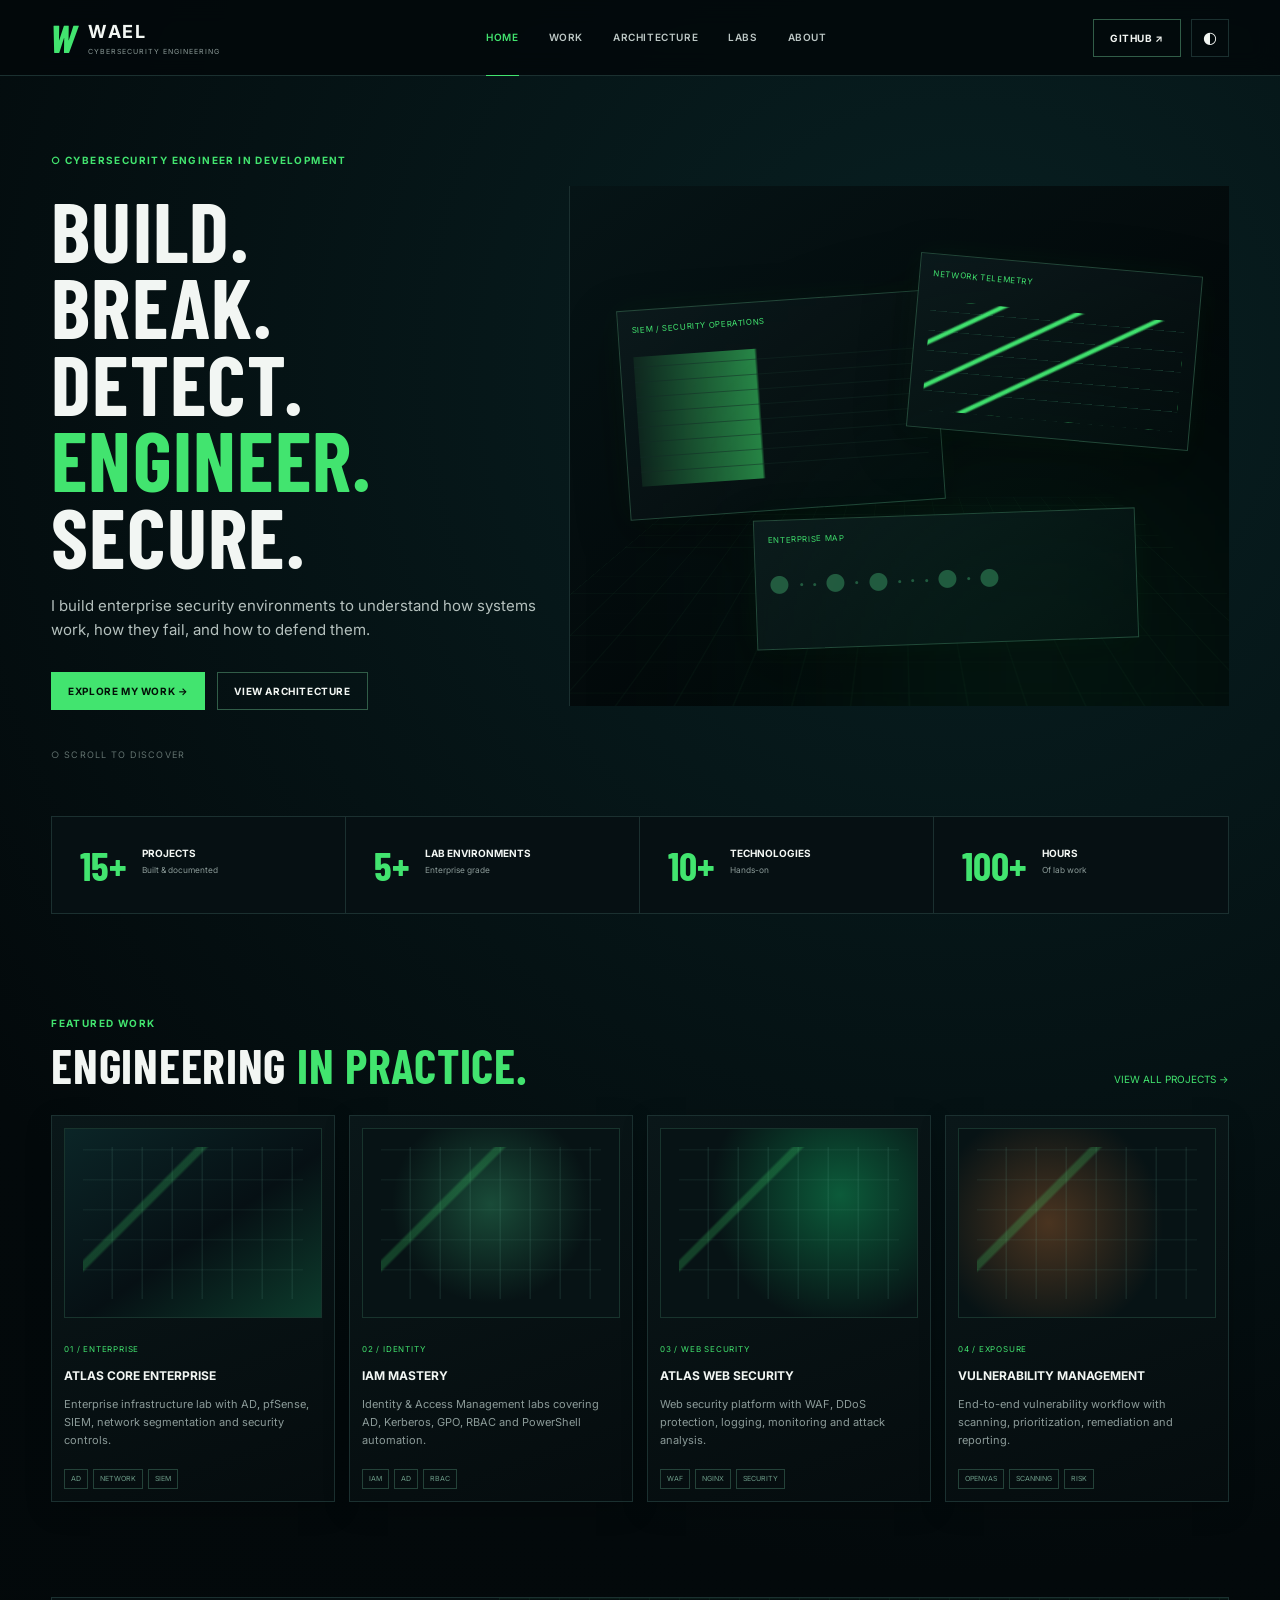
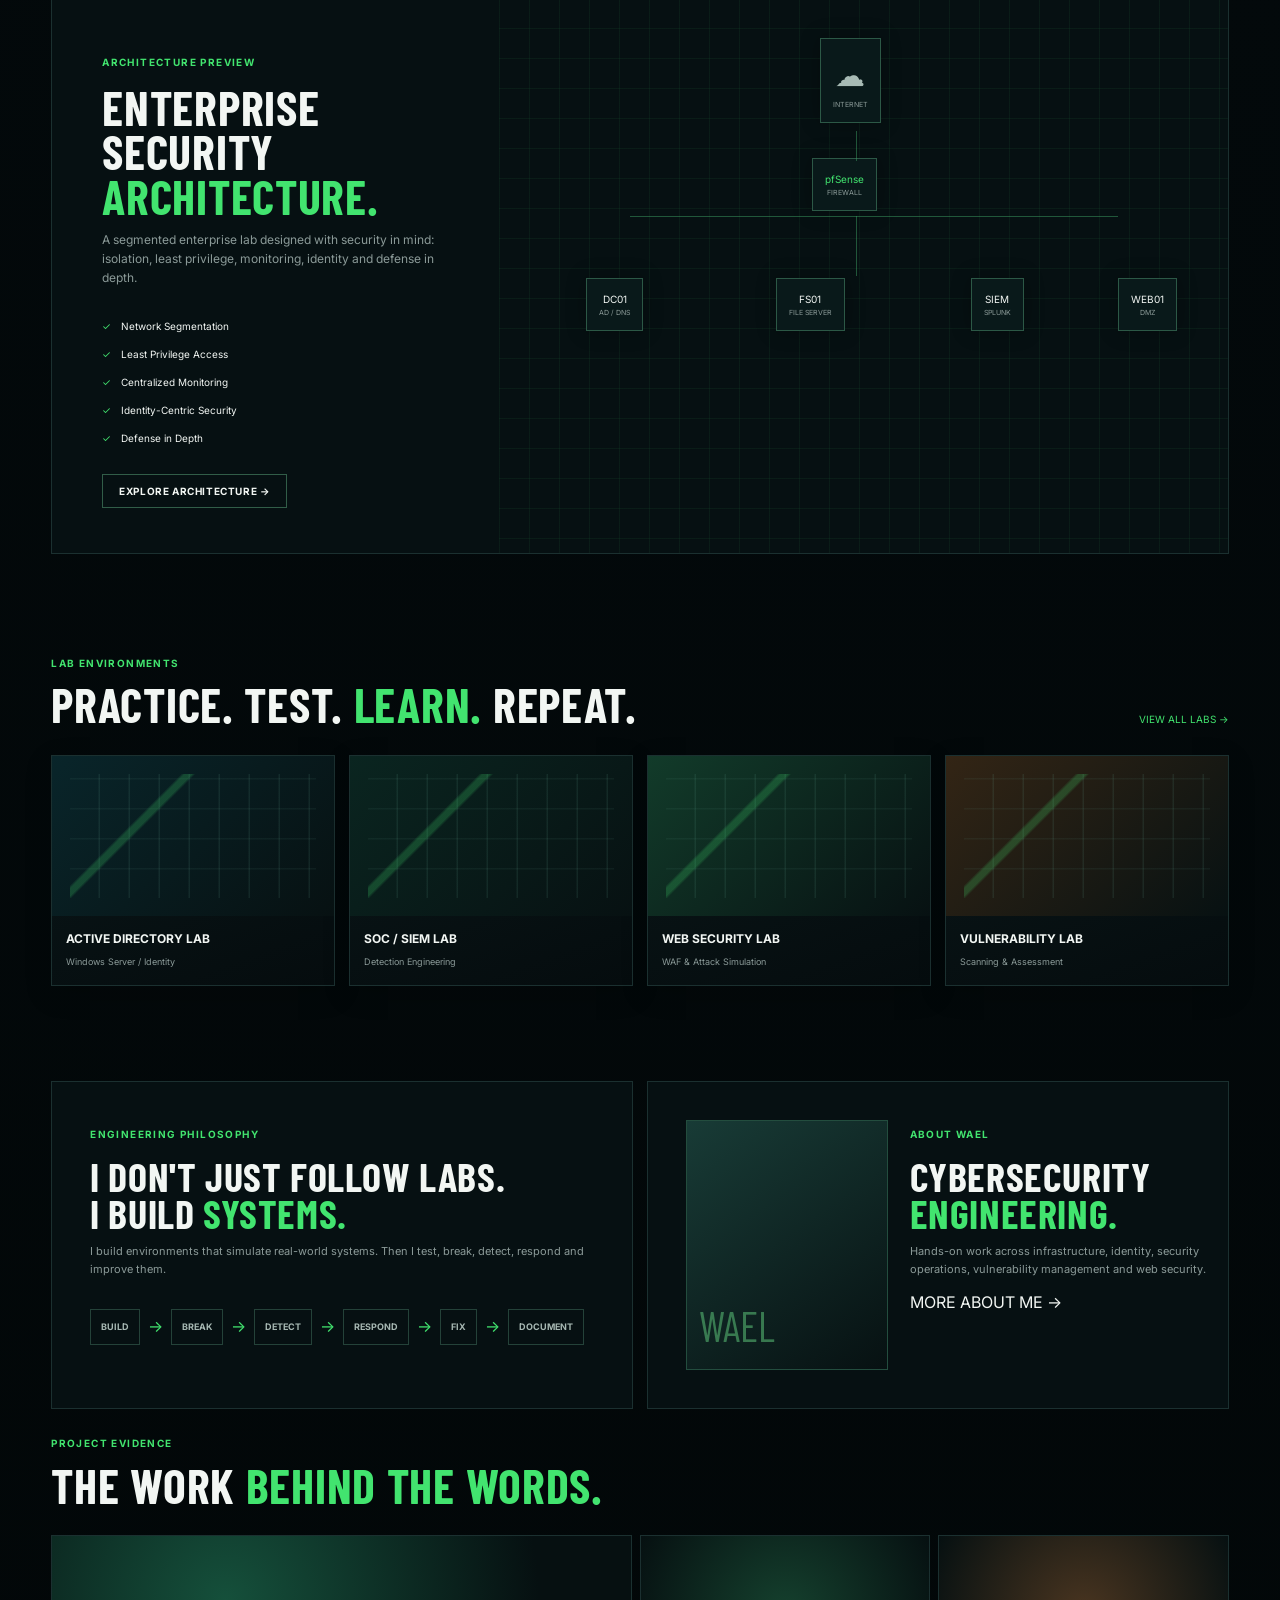
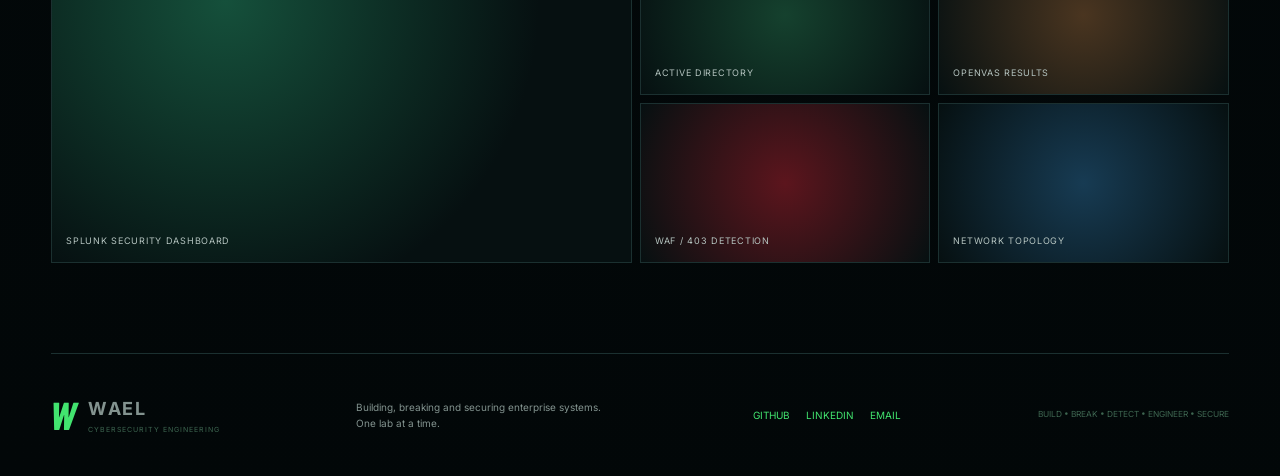
==== index.html @ 9ad76ec5 "Add files via upload" ====
<!DOCTYPE html>
<html lang="en">
<head>
  <meta charset="UTF-8">
  <meta name="viewport" content="width=device-width, initial-scale=1.0">
  <meta name="description" content="WAEL — Cybersecurity Engineering Portfolio">
  <title>WAEL | Cybersecurity Engineering</title>
  <link rel="stylesheet" href="css/style.css">
</head>
<body>
<header class="nav">
  <a class="brand" href="index.html"><span class="mark">W</span><span><b>WAEL</b><small>CYBERSECURITY ENGINEERING</small></span></a>
  <nav>
    <a class="active" href="index.html">HOME</a>
    <a href="projects.html">WORK</a>
    <a href="architecture.html">ARCHITECTURE</a>
    <a href="labs.html">LABS</a>
    <a href="about.html">ABOUT</a>
  </nav>
  <div class="nav-actions"><a class="github" href="https://github.com/" target="_blank">GITHUB ↗</a><button id="themeBtn" aria-label="Toggle theme">◐</button></div>
</header>

<main>
<section class="hero container">
  <div class="hero-copy">
    <span class="eyebrow">○ CYBERSECURITY ENGINEER IN DEVELOPMENT</span>
    <h1>BUILD.<br>BREAK.<br>DETECT.<br><em>ENGINEER.</em><br>SECURE.</h1>
    <p>I build enterprise security environments to understand how systems work, how they fail, and how to defend them.</p>
    <div class="actions"><a class="btn primary" href="projects.html">EXPLORE MY WORK →</a><a class="btn" href="architecture.html">VIEW ARCHITECTURE</a></div>
    <span class="scroll">○ SCROLL TO DISCOVER</span>
  </div>
  <div class="hero-visual">
    <div class="visual-grid"></div>
    <div class="screen s1"><span>SIEM / SECURITY OPERATIONS</span><div class="bars"></div></div>
    <div class="screen s2"><span>NETWORK TELEMETRY</span><div class="graph"></div></div>
    <div class="screen s3"><span>ENTERPRISE MAP</span><div class="mapdots">● · · ● · ● · · · ● · ●</div></div>
    <div class="hero-glow"></div>
  </div>
</section>

<section class="metrics container">
  <div><strong>15+</strong><span>PROJECTS<br><small>Built & documented</small></span></div>
  <div><strong>5+</strong><span>LAB ENVIRONMENTS<br><small>Enterprise grade</small></span></div>
  <div><strong>10+</strong><span>TECHNOLOGIES<br><small>Hands-on</small></span></div>
  <div><strong>100+</strong><span>HOURS<br><small>Of lab work</small></span></div>
</section>

<section class="section container">
  <div class="section-head"><div><span class="eyebrow">FEATURED WORK</span><h2>ENGINEERING <span>IN PRACTICE.</span></h2></div><a href="projects.html">VIEW ALL PROJECTS →</a></div>
  <div class="project-grid">
    <a class="project-card" href="projects.html#atlas"><div class="project-img atlas"></div><span class="tag">01 / ENTERPRISE</span><h3>ATLAS CORE ENTERPRISE</h3><p>Enterprise infrastructure lab with AD, pfSense, SIEM, network segmentation and security controls.</p><div class="chips"><i>AD</i><i>NETWORK</i><i>SIEM</i></div></a>
    <a class="project-card" href="projects.html#iam"><div class="project-img identity"></div><span class="tag">02 / IDENTITY</span><h3>IAM MASTERY</h3><p>Identity & Access Management labs covering AD, Kerberos, GPO, RBAC and PowerShell automation.</p><div class="chips"><i>IAM</i><i>AD</i><i>RBAC</i></div></a>
    <a class="project-card" href="projects.html#waf"><div class="project-img waf"></div><span class="tag">03 / WEB SECURITY</span><h3>ATLAS WEB SECURITY</h3><p>Web security platform with WAF, DDoS protection, logging, monitoring and attack analysis.</p><div class="chips"><i>WAF</i><i>NGINX</i><i>SECURITY</i></div></a>
    <a class="project-card" href="projects.html#vuln"><div class="project-img vuln"></div><span class="tag">04 / EXPOSURE</span><h3>VULNERABILITY MANAGEMENT</h3><p>End-to-end vulnerability workflow with scanning, prioritization, remediation and reporting.</p><div class="chips"><i>OPENVAS</i><i>SCANNING</i><i>RISK</i></div></a>
  </div>
</section>

<section class="architecture-preview container">
  <div class="arch-copy"><span class="eyebrow">ARCHITECTURE PREVIEW</span><h2>ENTERPRISE SECURITY<br><span>ARCHITECTURE.</span></h2><p>A segmented enterprise lab designed with security in mind: isolation, least privilege, monitoring, identity and defense in depth.</p><ul><li>Network Segmentation</li><li>Least Privilege Access</li><li>Centralized Monitoring</li><li>Identity-Centric Security</li><li>Defense in Depth</li></ul><a class="btn" href="architecture.html">EXPLORE ARCHITECTURE →</a></div>
  <div class="architecture-map"><div class="cloud">☁<small>INTERNET</small></div><div class="fw">pfSense<br><small>FIREWALL</small></div><div class="node n1">DC01<br><small>AD / DNS</small></div><div class="node n2">FS01<br><small>FILE SERVER</small></div><div class="node n3">SIEM<br><small>SPLUNK</small></div><div class="node n4">WEB01<br><small>DMZ</small></div><div class="line l1"></div><div class="line l2"></div><div class="line l3"></div></div>
</section>

<section class="section container">
  <div class="section-head"><div><span class="eyebrow">LAB ENVIRONMENTS</span><h2>PRACTICE. TEST. <span>LEARN.</span> REPEAT.</h2></div><a href="labs.html">VIEW ALL LABS →</a></div>
  <div class="lab-grid">
    <a href="labs.html" class="lab-card"><div class="lab-img ad"></div><h3>ACTIVE DIRECTORY LAB</h3><small>Windows Server / Identity</small></a>
    <a href="labs.html" class="lab-card"><div class="lab-img soc"></div><h3>SOC / SIEM LAB</h3><small>Detection Engineering</small></a>
    <a href="labs.html" class="lab-card"><div class="lab-img web"></div><h3>WEB SECURITY LAB</h3><small>WAF & Attack Simulation</small></a>
    <a href="labs.html" class="lab-card"><div class="lab-img vulnlab"></div><h3>VULNERABILITY LAB</h3><small>Scanning & Assessment</small></a>
  </div>
</section>

<section class="split container">
  <div class="philosophy"><span class="eyebrow">ENGINEERING PHILOSOPHY</span><h2>I DON'T JUST FOLLOW LABS.<br>I BUILD <span>SYSTEMS.</span></h2><p>I build environments that simulate real-world systems. Then I test, break, detect, respond and improve them.</p><div class="flow"><b>BUILD</b><i>→</i><b>BREAK</b><i>→</i><b>DETECT</b><i>→</i><b>RESPOND</b><i>→</i><b>FIX</b><i>→</i><b>DOCUMENT</b></div></div>
  <div class="about-mini"><div class="portrait"></div><div><span class="eyebrow">ABOUT WAEL</span><h2>CYBERSECURITY<br><span>ENGINEERING.</span></h2><p>Hands-on work across infrastructure, identity, security operations, vulnerability management and web security.</p><a href="about.html">MORE ABOUT ME →</a></div></div>
</section>

<section class="gallery container"><div class="section-head"><div><span class="eyebrow">PROJECT EVIDENCE</span><h2>THE WORK <span>BEHIND THE WORDS.</span></h2></div></div><div class="gallery-grid"><div class="shot one">SPLUNK SECURITY DASHBOARD</div><div class="shot two">ACTIVE DIRECTORY</div><div class="shot three">OPENVAS RESULTS</div><div class="shot four">WAF / 403 DETECTION</div><div class="shot five">NETWORK TOPOLOGY</div></div></section>
</main>

<footer class="footer container"><div class="brand"><span class="mark">W</span><span><b>WAEL</b><small>CYBERSECURITY ENGINEERING</small></span></div><p>Building, breaking and securing enterprise systems.<br>One lab at a time.</p><div><a href="https://github.com/" target="_blank">GITHUB</a><a href="#">LINKEDIN</a><a href="mailto:your@email.com">EMAIL</a></div><small>BUILD • BREAK • DETECT • ENGINEER • SECURE</small></footer>
<script src="js/main.js"></script>
</body>
</html>
---- css/style.css ----
@import url('https://fonts.googleapis.com/css2?family=Barlow+Condensed:wght@500;600;700&family=Inter:wght@400;500;600;700&display=swap');
:root{--bg:#03090b;--panel:#071215;--panel2:#0b171a;--line:#1b3030;--text:#f2f6f3;--muted:#8b9a98;--green:#42e46f;--green2:#1fb94b;--shadow:0 18px 50px rgba(0,0,0,.35)}
*{box-sizing:border-box}html{scroll-behavior:smooth}body{margin:0;background:radial-gradient(circle at 75% 10%,#082022 0,#03090b 35%,#020708 100%);color:var(--text);font-family:Inter,Arial,sans-serif;line-height:1.6}a{color:inherit;text-decoration:none}button{font:inherit}.container{width:min(1440px,92vw);margin:auto}.nav{height:76px;border-bottom:1px solid var(--line);display:flex;align-items:center;justify-content:space-between;padding:0 4vw;background:rgba(3,9,11,.88);backdrop-filter:blur(12px);position:sticky;top:0;z-index:20}.brand{display:flex;align-items:center;gap:10px}.brand b{font-size:18px;letter-spacing:.08em;display:block}.brand small{font-size:7px;letter-spacing:.14em;color:var(--muted);display:block}.mark{font-family:"Barlow Condensed";font-weight:700;font-size:39px;color:var(--green);line-height:1;transform:skew(-10deg)}nav{display:flex;gap:30px}nav a{font-size:10px;font-weight:600;color:#bdc8c6;letter-spacing:.06em;padding:30px 0;border-bottom:1px solid transparent}nav a:hover,nav a.active{color:var(--green);border-color:var(--green)}.nav-actions{display:flex;gap:10px;align-items:center}.github,.btn{border:1px solid #315d48;padding:10px 16px;font-size:10px;letter-spacing:.06em;font-weight:700}.github:hover,.btn:hover{border-color:var(--green);box-shadow:0 0 20px rgba(66,228,111,.1)}#themeBtn{background:none;border:1px solid var(--line);color:var(--text);width:38px;height:38px}
.hero{min-height:610px;display:grid;grid-template-columns:44% 56%;align-items:center;overflow:hidden}.hero-copy{padding:70px 20px 50px 0;position:relative;z-index:2}.eyebrow{font-size:10px;letter-spacing:.14em;color:var(--green);font-weight:700}.hero h1,.page-title,h2{font-family:"Barlow Condensed",sans-serif;line-height:.92;letter-spacing:.015em}.hero h1{font-size:clamp(54px,6.5vw,96px);margin:20px 0}.hero h1 em{font-style:normal;color:var(--green)}.hero p{max-width:500px;color:#b4c0bd;font-size:15px}.actions{display:flex;gap:12px;margin:30px 0}.btn.primary{background:var(--green);color:#031008;border-color:var(--green)}.scroll{font-size:9px;color:#61716e;letter-spacing:.12em}.hero-visual{height:520px;position:relative;overflow:hidden;background:linear-gradient(145deg,#061416,#020708 70%);border-left:1px solid var(--line)}.visual-grid{position:absolute;inset:0;background-image:linear-gradient(rgba(66,228,111,.08) 1px,transparent 1px),linear-gradient(90deg,rgba(66,228,111,.08) 1px,transparent 1px);background-size:42px 42px;transform:perspective(500px) rotateX(52deg) scale(1.4);transform-origin:center bottom;opacity:.45}.screen{position:absolute;border:1px solid #25483a;background:linear-gradient(145deg,#0b191b,#03090b);box-shadow:var(--shadow),0 0 30px rgba(66,228,111,.05);padding:13px;color:#9fb0ac;font-size:8px;letter-spacing:.08em}.screen span{color:var(--green)}.s1{width:48%;height:210px;left:8%;top:22%;transform:rotate(-4deg)}.s2{width:43%;height:175px;right:5%;top:15%;transform:rotate(5deg)}.s3{width:58%;height:130px;right:14%;bottom:12%;transform:rotate(-2deg)}.bars{height:130px;margin-top:20px;background:repeating-linear-gradient(0deg,transparent 0 14px,#1c3d32 15px),linear-gradient(90deg,#143525,#42e46f 42%,transparent 43%);opacity:.55}.graph{height:110px;margin-top:20px;background:linear-gradient(150deg,transparent 0 15%,#42e46f 16% 17%,transparent 18% 32%,#42e46f 33% 34%,transparent 35% 50%,#42e46f 51% 52%,transparent 53%),repeating-linear-gradient(0deg,transparent 0 19px,#17372e 20px)}.mapdots{font-size:24px;line-height:2;color:#245b40;margin-top:15px}.hero-glow{position:absolute;width:400px;height:400px;background:#0c5d38;filter:blur(130px);opacity:.2;right:0;bottom:-160px}
.metrics{display:grid;grid-template-columns:repeat(4,1fr);border:1px solid var(--line);background:#061013}.metrics>div{padding:28px;display:flex;gap:15px;border-right:1px solid var(--line)}.metrics>div:last-child{border:0}.metrics strong{font-family:"Barlow Condensed";font-size:40px;color:var(--green);line-height:1}.metrics span{font-size:10px;font-weight:700}.metrics small{color:var(--muted);font-weight:400}
.section{padding:95px 0}.section-head{display:flex;justify-content:space-between;align-items:end;margin-bottom:28px}.section-head h2{font-size:48px;margin:8px 0 0}.section-head h2 span,h2 span,.page-title span{color:var(--green)}.section-head>a{color:var(--green);font-size:10px}.project-grid{display:grid;grid-template-columns:repeat(4,1fr);gap:14px}.project-card,.lab-card{border:1px solid var(--line);background:linear-gradient(160deg,#0a1719,#050c0e);padding:12px;transition:.25s;box-shadow:0 8px 25px rgba(0,0,0,.2)}.project-card:hover,.lab-card:hover{transform:translateY(-5px);border-color:#356849}.project-img,.lab-img,.case-visual{height:190px;border:1px solid #18342d;margin-bottom:16px;position:relative;overflow:hidden;background-color:#071315}.project-img:after,.lab-img:after,.case-visual:after{content:"";position:absolute;inset:18px;background:linear-gradient(135deg,transparent 30%,rgba(66,228,111,.22) 31% 33%,transparent 34%),repeating-linear-gradient(90deg,transparent 0 28px,rgba(100,170,150,.12) 29px 30px),repeating-linear-gradient(0deg,transparent 0 28px,rgba(100,170,150,.08) 29px 30px)}.identity{background:radial-gradient(circle at 50% 40%,#194b38,#071315 58%)}.waf{background:radial-gradient(circle at 70% 35%,#0c5b3a,#071315 60%)}.vuln{background:radial-gradient(circle at 35% 50%,#4a3420,#071315 60%)}.atlas{background:linear-gradient(145deg,#0b2527,#061014 55%,#0d3b2c)}.project-card h3,.lab-card h3{font-size:12px;margin:7px 0}.project-card p{font-size:11px;color:var(--muted);min-height:62px}.tag{font-size:8px;color:var(--green);letter-spacing:.1em}.chips{display:flex;flex-wrap:wrap;gap:5px}.chips i{font-style:normal;border:1px solid #244239;color:#6c9a87;padding:3px 6px;font-size:7px}
.architecture-preview{display:grid;grid-template-columns:38% 62%;border:1px solid var(--line);background:#061012;min-height:480px}.arch-copy{padding:50px}.arch-copy h2{font-size:48px;margin:12px 0}.arch-copy p{font-size:12px;color:var(--muted)}.arch-copy ul{list-style:none;padding:0;margin:25px 0}.arch-copy li{font-size:10px;padding:6px 0}.arch-copy li:before{content:"✓";color:var(--green);margin-right:10px}.architecture-map{position:relative;background-image:linear-gradient(rgba(66,228,111,.06) 1px,transparent 1px),linear-gradient(90deg,rgba(66,228,111,.06) 1px,transparent 1px);background-size:30px 30px;min-height:480px}.architecture-map .cloud,.architecture-map .fw,.node{position:absolute;border:1px solid #2c5846;background:#09191a;padding:12px;text-align:center;font-size:10px;box-shadow:0 0 20px rgba(0,0,0,.3)}.cloud{top:40px;left:44%;font-size:30px!important;color:#a7bab4}.cloud small,.fw small,.node small{display:block;color:var(--muted);font-size:7px}.fw{top:160px;left:43%;color:var(--green)}.n1{top:280px;left:12%}.n2{top:280px;left:38%}.n3{top:280px;right:28%}.n4{top:280px;right:7%}.line{position:absolute;background:#3c9e63;opacity:.5;height:1px}.l1{top:133px;left:49%;height:30px;width:1px}.l2{top:218px;left:18%;width:67%}.l3{top:218px;left:49%;height:60px;width:1px}
.lab-grid{display:grid;grid-template-columns:repeat(4,1fr);gap:14px}.lab-card{padding:0 0 16px}.lab-card h3,.lab-card small{display:block;margin-left:14px}.lab-card small{color:var(--muted);font-size:9px}.lab-img{height:160px;margin:0 0 13px;border:0}.ad{background:linear-gradient(135deg,#09252a,#071112)}.soc{background:linear-gradient(135deg,#0a2520,#071112)}.web{background:linear-gradient(135deg,#123b2a,#071112)}.vulnlab{background:linear-gradient(135deg,#332515,#071112)}.powershell{background:linear-gradient(135deg,#122c3d,#071112)}.red{background:linear-gradient(135deg,#3d1015,#071112)}
.split{display:grid;grid-template-columns:1fr 1fr;gap:14px}.philosophy,.about-mini{border:1px solid var(--line);background:#061012;padding:38px}.philosophy h2,.about-mini h2{font-size:40px;margin:12px 0}.philosophy p,.about-mini p{font-size:11px;color:var(--muted)}.flow{display:flex;gap:8px;align-items:center;flex-wrap:wrap;margin-top:30px}.flow b{font-size:9px;border:1px solid #244239;padding:10px;color:#a7b8b3}.flow i{color:var(--green);font-style:normal}.about-mini{display:grid;grid-template-columns:40% 60%;gap:22px}.portrait{min-height:250px;background:linear-gradient(145deg,#183b36,#071112);border:1px solid #234d3e;position:relative;overflow:hidden}.portrait:before{content:"WAEL";position:absolute;bottom:10px;left:12px;color:#6ce58b;font-family:"Barlow Condensed";font-size:42px;opacity:.45}.gallery{padding:20px 0 90px}.gallery-grid{display:grid;grid-template-columns:2fr 1fr 1fr;grid-template-rows:160px 160px;gap:8px}.shot{border:1px solid var(--line);display:flex;align-items:end;padding:14px;font-size:9px;letter-spacing:.08em;color:#b5c4c0;background:linear-gradient(145deg,#0b2021,#061011)}.shot.one{grid-row:span 2;background:radial-gradient(circle at 30% 20%,#15503b,#061011 65%)}.shot.two{background:radial-gradient(circle,#15412e,#061011)}.shot.three{background:radial-gradient(circle,#4a3520,#061011)}.shot.four{background:radial-gradient(circle,#5c151d,#061011)}.shot.five{background:radial-gradient(circle,#173b53,#061011)}
.footer{border-top:1px solid var(--line);padding:35px 0;display:flex;align-items:center;justify-content:space-between;gap:20px;color:#83938f;font-size:10px}.footer a{color:var(--green);margin-left:16px}.footer small{color:#3e6651}
.page{padding:100px 0}.page-title{font-size:clamp(55px,8vw,105px);margin:18px 0}.lead{max-width:760px;color:#9daaa7;font-size:16px}.case-list{margin-top:70px;display:grid;gap:14px}.case{display:grid;grid-template-columns:1fr 1fr;border:1px solid var(--line);background:#061012;min-height:420px}.case.reverse .case-visual{order:2}.case>div:last-child{padding:55px}.case h2{font-size:50px;margin:10px 0}.case p{color:var(--muted);font-size:13px}.case .btn{display:inline-block;margin-top:25px}.case-visual{height:auto;margin:0;border:0}.big-arch{border:1px solid var(--line);margin-top:60px}.architecture-map.large{min-height:650px}.architecture-map.large .cloud{top:55px}.architecture-map.large .fw{top:205px}.architecture-map.large .n1{top:360px}.architecture-map.large .n2{top:360px}.architecture-map.large .n3{top:360px}.architecture-map.large .n4{top:360px}.architecture-map.large .n5{bottom:50px;left:44%}.principles{display:grid;grid-template-columns:repeat(4,1fr);gap:14px;margin-top:14px}.principles>div{border:1px solid var(--line);padding:28px;background:#061012}.principles span{color:var(--green);font-size:10px}.principles h3{font-size:13px}.principles p{color:var(--muted);font-size:10px}.filter{display:flex;gap:8px;margin:40px 0 20px}.filter button{background:#071215;color:#8fa19c;border:1px solid var(--line);padding:9px 14px;font-size:9px}.filter .selected{color:#031008;background:var(--green);border-color:var(--green)}.lab-grid.big{grid-template-columns:repeat(3,1fr)}.lab-grid.big .lab-img{height:230px}.about-layout{display:grid;grid-template-columns:42% 58%;gap:40px;margin-top:60px}.portrait.large{height:560px}.about-layout p{color:#a4b0ad;font-size:14px}.skill-list{margin-top:35px}.skill-list div{display:flex;justify-content:space-between;border-bottom:1px solid var(--line);padding:12px 0;font-size:11px}.skill-list span{color:var(--green);letter-spacing:.2em}.journey{margin-top:90px}.timeline{display:grid;grid-template-columns:repeat(5,1fr);margin-top:35px;border-top:1px solid #2c5945}.timeline div{padding:25px 12px;border-right:1px solid var(--line)}.timeline b{display:block;color:var(--green);font-size:10px}.timeline strong{display:block;font-size:11px;margin:8px 0}.timeline small{color:var(--muted);font-size:9px}
@media(max-width:900px){nav{gap:12px}.hero{grid-template-columns:1fr}.hero-visual{height:420px}.project-grid,.lab-grid,.lab-grid.big{grid-template-columns:repeat(2,1fr)}.architecture-preview,.split,.case,.about-layout{grid-template-columns:1fr}.case.reverse .case-visual{order:0}.case-visual{height:320px}.metrics{grid-template-columns:repeat(2,1fr)}.principles{grid-template-columns:repeat(2,1fr)}.timeline{grid-template-columns:1fr}.footer{flex-wrap:wrap}.nav-actions{display:none}}
@media(max-width:600px){.nav{height:auto;min-height:70px;padding:12px 4vw;flex-wrap:wrap;gap:10px}.nav nav{order:3;width:100%;overflow:auto}.nav nav a{padding:8px 0;font-size:8px}.hero h1{font-size:54px}.project-grid,.lab-grid,.lab-grid.big,.metrics,.principles{grid-template-columns:1fr}.architecture-preview{display:block}.arch-copy{padding:30px}.architecture-map{min-height:420px}.section{padding:60px 0}.section-head{display:block}.section-head>a{display:inline-block;margin-top:10px}.gallery-grid{grid-template-columns:1fr 1fr;grid-template-rows:140px 140px 140px}.shot.one{grid-row:span 1;grid-column:span 2}.about-layout{gap:20px}.portrait.large{height:360px}.case>div:last-child{padding:30px}.case h2{font-size:40px}.page{padding:70px 0}}

body.light{--bg:#f4f7f5;--panel:#fff;--panel2:#eef3f0;--line:#cfdad5;--text:#102019;--muted:#596963;background:#f4f7f5}body.light .nav{background:rgba(244,247,245,.9)}body.light .project-card,body.light .lab-card,body.light .architecture-preview,body.light .philosophy,body.light .about-mini,body.light .case,body.light .principles>div,body.light .big-arch{background:#fff}body.light .hero-visual,body.light .architecture-map{background-color:#eaf2ed}
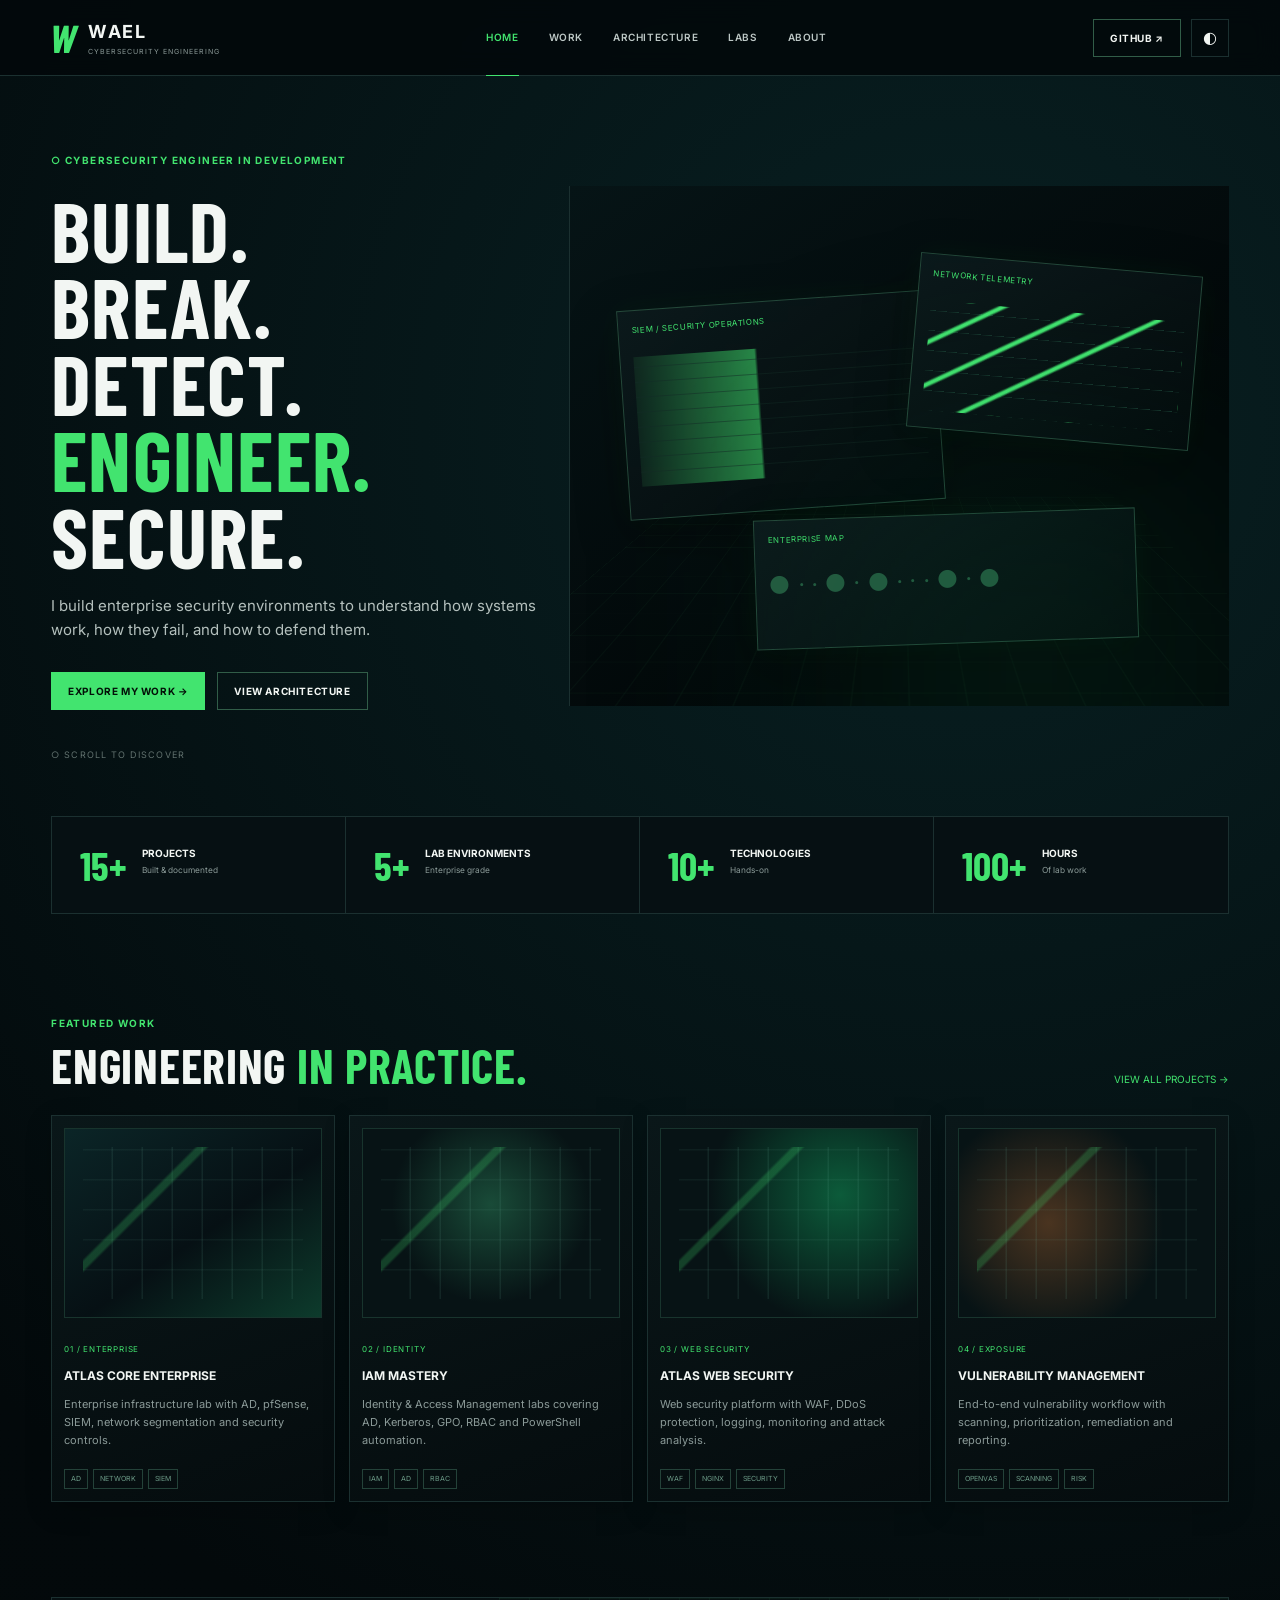
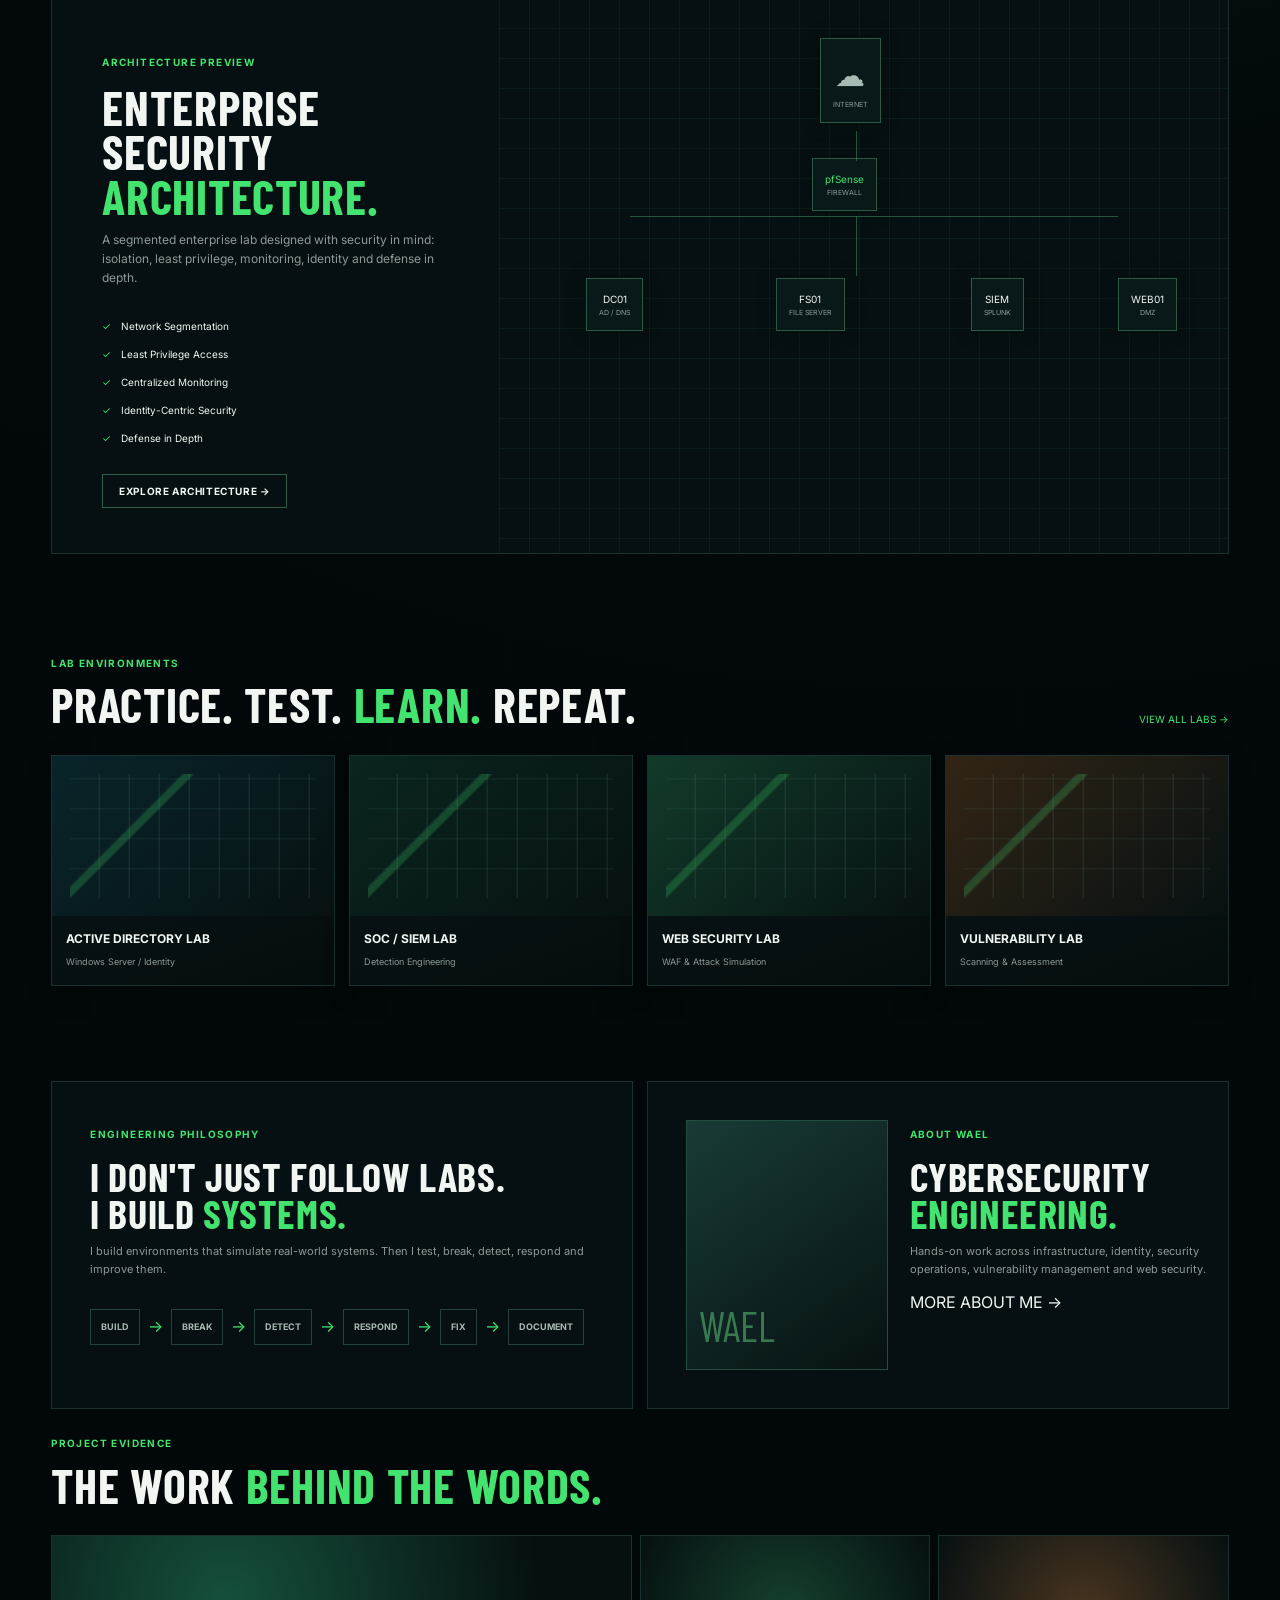
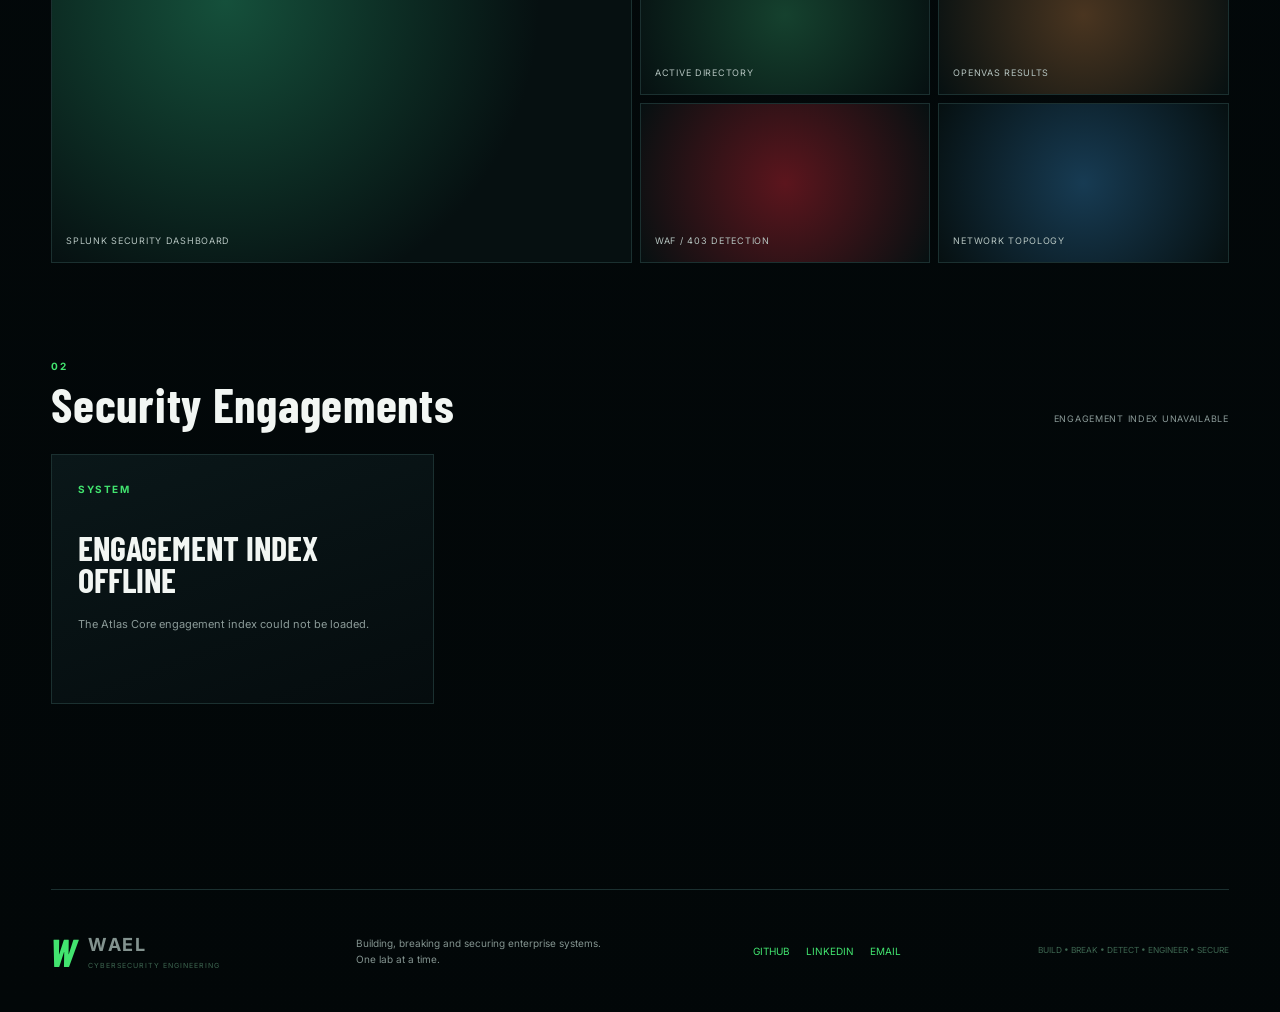
==== commit 21dc41bb: "Add automated Atlas Core engagement dashboard" ====
--- a/index.html
+++ b/index.html
@@ -75,7 +75,18 @@
   <div class="about-mini"><div class="portrait"></div><div><span class="eyebrow">ABOUT WAEL</span><h2>CYBERSECURITY<br><span>ENGINEERING.</span></h2><p>Hands-on work across infrastructure, identity, security operations, vulnerability management and web security.</p><a href="about.html">MORE ABOUT ME →</a></div></div>
 </section>
 
-<section class="gallery container"><div class="section-head"><div><span class="eyebrow">PROJECT EVIDENCE</span><h2>THE WORK <span>BEHIND THE WORDS.</span></h2></div></div><div class="gallery-grid"><div class="shot one">SPLUNK SECURITY DASHBOARD</div><div class="shot two">ACTIVE DIRECTORY</div><div class="shot three">OPENVAS RESULTS</div><div class="shot four">WAF / 403 DETECTION</div><div class="shot five">NETWORK TOPOLOGY</div></div></section>
+<section class="gallery container"><div class="section-head"><div><span class="eyebrow">PROJECT EVIDENCE</span><h2>THE WORK <span>BEHIND THE WORDS.</span></h2></div></div><div class="gallery-grid"><div class="shot one">SPLUNK SECURITY DASHBOARD</div><div class="shot two">ACTIVE DIRECTORY</div><div class="shot three">OPENVAS RESULTS</div><div class="shot four">WAF / 403 DETECTION</div><div class="shot five">NETWORK TOPOLOGY</div></div><section id="engagements" class="section">
+  <div class="section-head">
+    <div>
+      <div class="eyebrow">02</div>
+      <h2>Security Engagements</h2>
+    </div>
+    <span id="engagement-status">Loading engagements...</span>
+  </div>
+
+  <div id="engagement-grid" class="engagement-grid">
+  </div>
+</section>
 </main>
 
 <footer class="footer container"><div class="brand"><span class="mark">W</span><span><b>WAEL</b><small>CYBERSECURITY ENGINEERING</small></span></div><p>Building, breaking and securing enterprise systems.<br>One lab at a time.</p><div><a href="https://github.com/" target="_blank">GITHUB</a><a href="#">LINKEDIN</a><a href="mailto:your@email.com">EMAIL</a></div><small>BUILD • BREAK • DETECT • ENGINEER • SECURE</small></footer>
--- a/css/style.css
+++ b/css/style.css
@@ -13,3 +13,107 @@
 @media(max-width:600px){.nav{height:auto;min-height:70px;padding:12px 4vw;flex-wrap:wrap;gap:10px}.nav nav{order:3;width:100%;overflow:auto}.nav nav a{padding:8px 0;font-size:8px}.hero h1{font-size:54px}.project-grid,.lab-grid,.lab-grid.big,.metrics,.principles{grid-template-columns:1fr}.architecture-preview{display:block}.arch-copy{padding:30px}.architecture-map{min-height:420px}.section{padding:60px 0}.section-head{display:block}.section-head>a{display:inline-block;margin-top:10px}.gallery-grid{grid-template-columns:1fr 1fr;grid-template-rows:140px 140px 140px}.shot.one{grid-row:span 1;grid-column:span 2}.about-layout{gap:20px}.portrait.large{height:360px}.case>div:last-child{padding:30px}.case h2{font-size:40px}.page{padding:70px 0}}
 
 body.light{--bg:#f4f7f5;--panel:#fff;--panel2:#eef3f0;--line:#cfdad5;--text:#102019;--muted:#596963;background:#f4f7f5}body.light .nav{background:rgba(244,247,245,.9)}body.light .project-card,body.light .lab-card,body.light .architecture-preview,body.light .philosophy,body.light .about-mini,body.light .case,body.light .principles>div,body.light .big-arch{background:#fff}body.light .hero-visual,body.light .architecture-map{background-color:#eaf2ed}
+
+/* =========================================================
+   ATLAS CORE — AUTOMATED SECURITY ENGAGEMENTS
+   ========================================================= */
+
+.engagement-grid {
+  display: grid;
+  grid-template-columns: repeat(3, 1fr);
+  gap: 14px;
+}
+
+.engagement-card {
+  display: block;
+  position: relative;
+  min-height: 250px;
+  padding: 26px;
+  border: 1px solid var(--line);
+  background: linear-gradient(160deg, #0a1719, #050c0e);
+  color: inherit;
+  text-decoration: none;
+  transition: .25s ease;
+  overflow: hidden;
+}
+
+.engagement-card:hover {
+  transform: translateY(-6px);
+  border-color: #42e46f;
+  box-shadow: 0 15px 40px rgba(0,0,0,.3);
+}
+
+.engagement-number {
+  display: block;
+  color: var(--green);
+  font-size: 10px;
+  letter-spacing: .15em;
+  font-weight: 700;
+  margin-bottom: 35px;
+}
+
+.engagement-card h3 {
+  font-family: "Barlow Condensed", sans-serif;
+  font-size: 34px;
+  line-height: .95;
+  margin: 0 0 18px;
+  text-transform: uppercase;
+}
+
+.engagement-description {
+  color: var(--muted);
+  font-size: 11px;
+  line-height: 1.7;
+  max-width: 360px;
+}
+
+.engagement-footer {
+  position: absolute;
+  left: 26px;
+  right: 26px;
+  bottom: 24px;
+  display: flex;
+  justify-content: space-between;
+  align-items: center;
+}
+
+.engagement-status {
+  font-size: 8px;
+  letter-spacing: .14em;
+  font-weight: 700;
+  padding: 7px 10px;
+  border: 1px solid var(--line);
+}
+
+.engagement-status.completed {
+  color: var(--green);
+  border-color: #28603b;
+}
+
+.engagement-status.planned {
+  color: #82908c;
+}
+
+.engagement-arrow {
+  color: var(--green);
+  font-size: 10px;
+  letter-spacing: .1em;
+}
+
+#engagement-status {
+  color: var(--muted);
+  font-size: 9px;
+  letter-spacing: .08em;
+}
+
+@media(max-width:900px) {
+  .engagement-grid {
+    grid-template-columns: repeat(2, 1fr);
+  }
+}
+
+@media(max-width:600px) {
+  .engagement-grid {
+    grid-template-columns: 1fr;
+  }
+}
